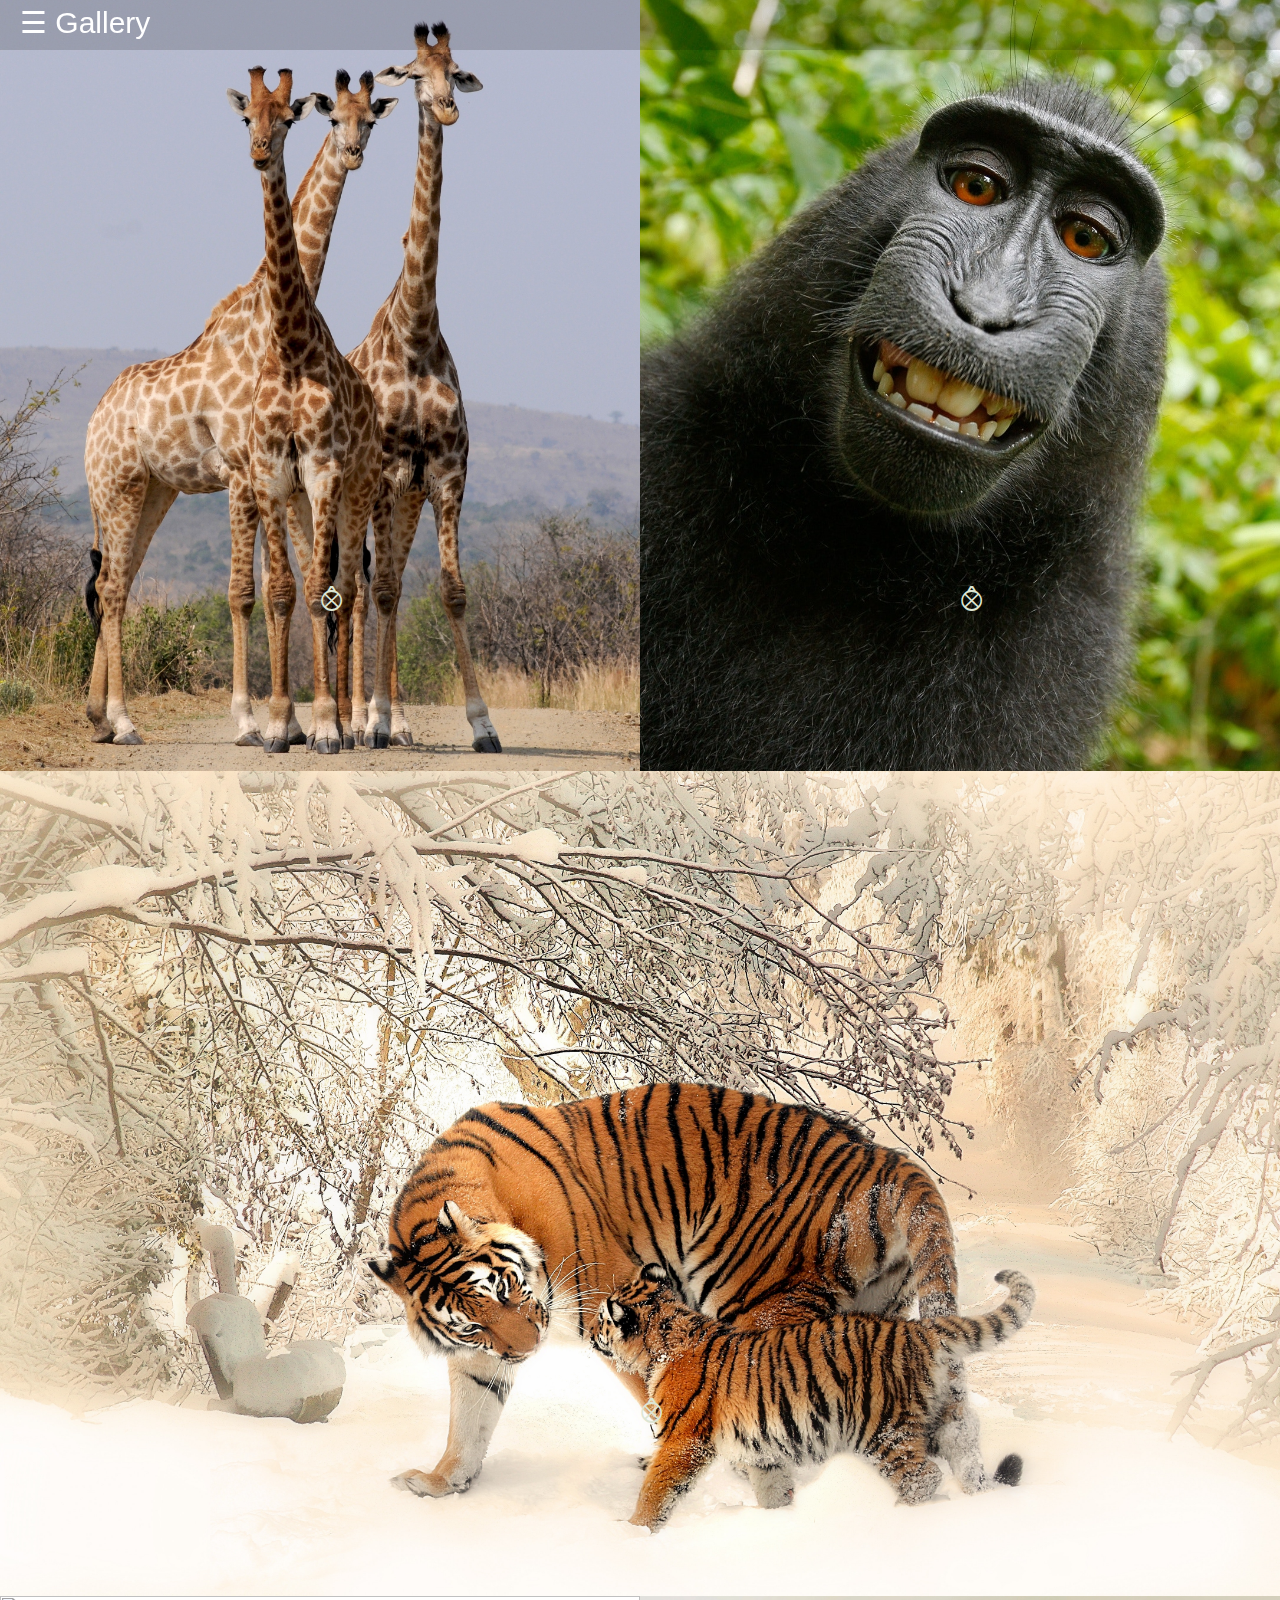
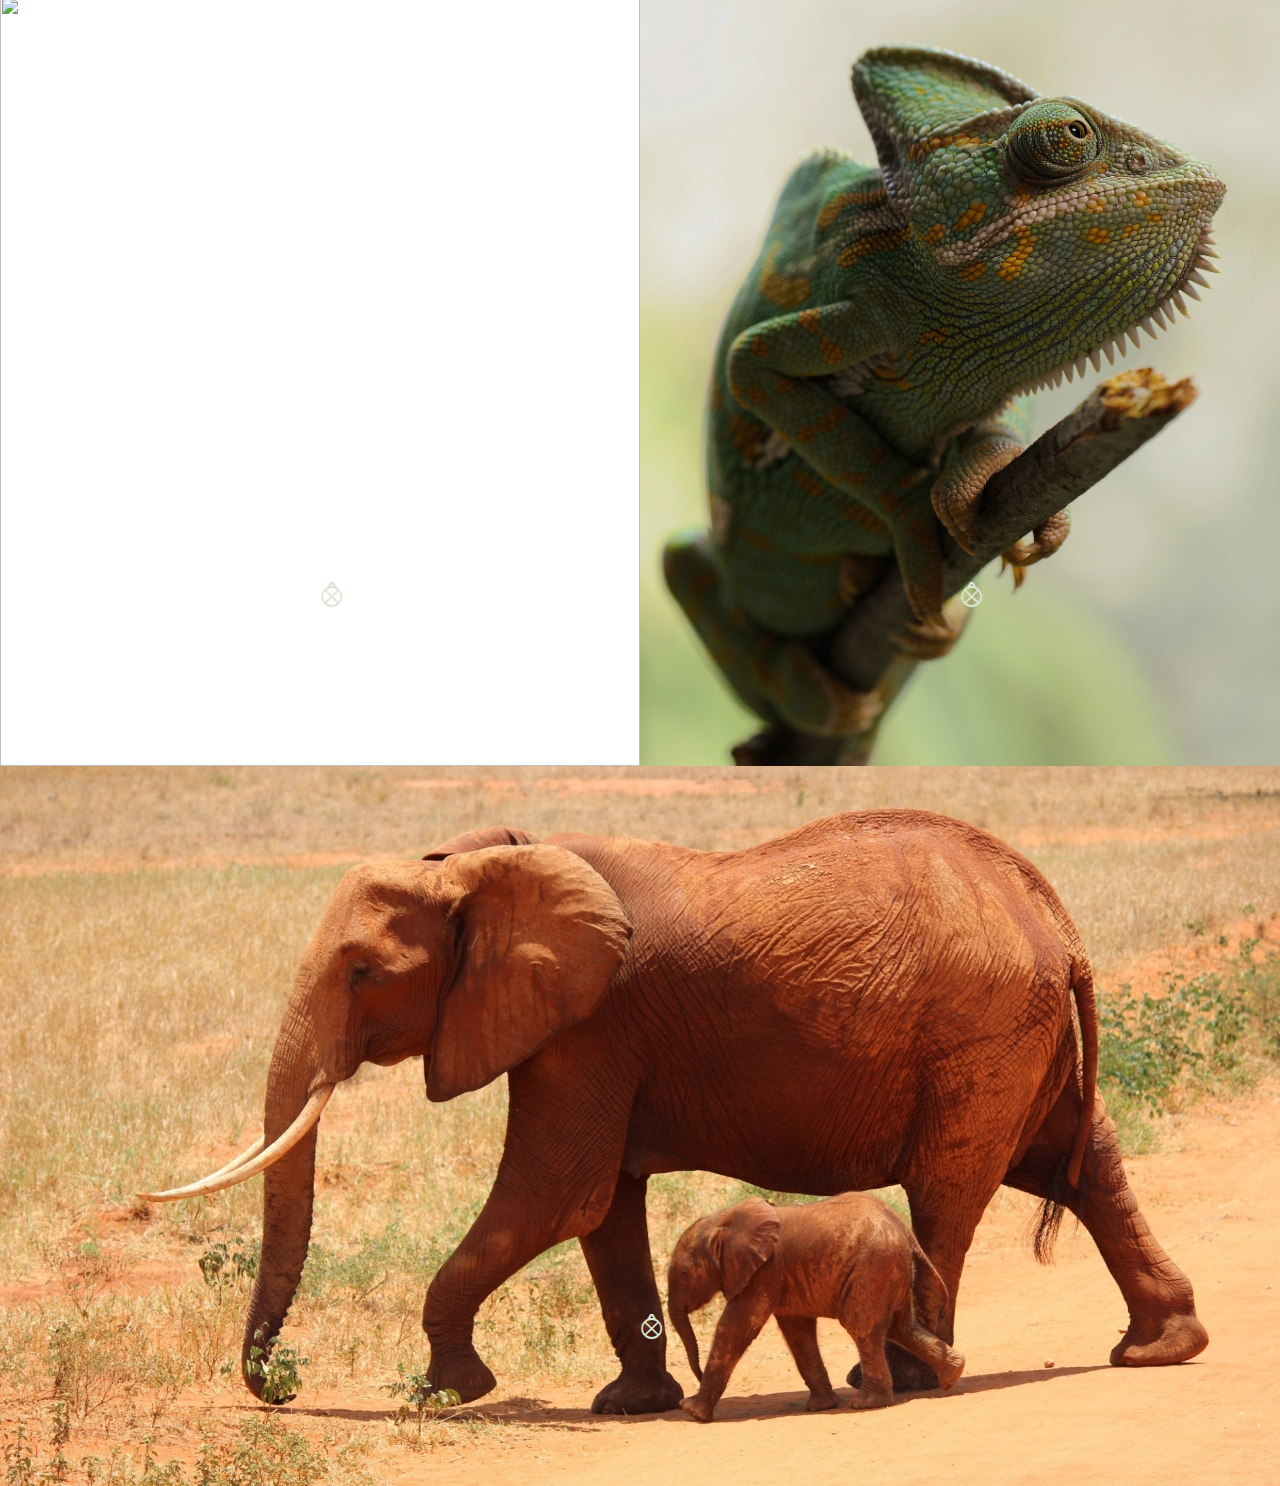
==== animals.html @ f8bb3755 "Dodane vse strani" ====
<!DOCTYPE html>
<html lang="en">
<head>
  <title>Photography</title>
  <head>
  <meta charset="utf-8">
  <meta name="viewport" content="width=device-width, initial-scale=1">
  <link rel="stylesheet" href="https://maxcdn.bootstrapcdn.com/bootstrap/4.3.1/css/bootstrap.min.css">
  <link rel="stylesheet" type="text/css" href="mystyle.css">
  <script src="https://ajax.googleapis.com/ajax/libs/jquery/3.3.1/jquery.min.js"></script>
  <script src="https://cdnjs.cloudflare.com/ajax/libs/popper.js/1.14.7/umd/popper.min.js"></script>
  <script src="https://maxcdn.bootstrapcdn.com/bootstrap/4.3.1/js/bootstrap.min.js"></script>
  <link rel="stylesheet" href="https://cdnjs.cloudflare.com/ajax/libs/font-awesome/4.7.0/css/font-awesome.min.css">
</head>
<body>
<div id="myNav" class="overlay">
  <a href="javascript:void(0)" class="closebtn" onclick="closeNav()">&times;</a>
  <div class="overlay-content">
    <a href="index.html">Home</a>
    <a>________________</a>
    <a href="cities.html">Citites</a>
    <a href="travel.html">Travel</a>
    <a href="animals.html">Animals</a>
    <a href="deserts.html">Deserts</a>
  </div>
</div>


<div id="scroller">
    <a style="font-size:30px;cursor:pointer;color:white;padding-left:20px" onclick="openNav()">&#9776; Gallery</a>
</div>

<script>
function openNav() {
  document.getElementById("myNav").style.width = "30%";
  $('#overlay, #overlay-back').fadeIn(500);
}

function closeNav() {
  document.getElementById("myNav").style.width = "0%";
  $('#overlay, #overlay-back').fadeOut(500);
}

</script>

<div id="overlay-back"></div>
<div class="container-fluid">
  <div class="row">
    <div class="col-lg-6 padding-0">
      <div class="overlay-symbol-up">&#10806;</div>
      <img class="img-scale" src="images/animals/animal1.jpg"></img>
      <div class="trolldiv section-box-eleven">
        <figure style="background-color:#7E9093;">It's part of an old city that is being continiously restored.</figure>
      </div>
    </div>
     <div class="col-lg-6 padding-0">
      <div class="overlay-symbol-up">&#10806;</div>
      <img class="img-scale" src="images/animals/animal2.jpg"></img>
      <div class="trolldiv section-box-eleven">
        <figure style="background-color:#69787A;">A night view of a city with a big dock of water.</figure>
      </div>
    </div>
  </div>

<div class="row">
    <div class="col-lg-12 padding-0">
      <div class="overlay-symbol-up">&#10806;</div>
      <img class="img-scale" src="images/animals/animal3.jpg"></img>
      <div class="trolldiv section-box-eleven">
        <figure style="background-color:#ABC2C6;padding-left:30px;padding-right:30px">Another picture of a high saturation pedestrian city. People in these cities usually walk or use public transportation. Very little people have access to cars because there is so little space to park.</figure>
      </div>
    </div>
  </div>

  <div class="row">
    <div class="col-lg-6 padding-0">
      <div class="overlay-symbol-up">&#10806;</div>
      <img class="img-scale" src="images/animals/animal4.jpg"></img>
      <div class="trolldiv section-box-eleven">
        <figure style="background-color:#ABC2C6;">A ship just passing a city of the lord of light.</figure>
      </div>
    </div>
     <div class="col-lg-6 padding-0">
      <div class="overlay-symbol-up">&#10806;</div>
      <img class="img-scale" src="images/animals/animal6.jpg"></img>
      <div class="trolldiv section-box-eleven">
        <figure style="background-color:#95AAAD;">America as usual, full of people through the day walking around.</figure>
      </div>
    </div>
  </div>

  <div class="row">
    <div class="col-lg-12 padding-0">
      <div class="overlay-symbol-up">&#10806;</div>
      <img class="img-scale" src="images/animals/animal5.jpg"></img>
      <div class="trolldiv section-box-eleven">
        <figure style="background-color:#ABC2C6;padding-left:30px;padding-right:30px">Another picture of a high saturation pedestrian city. People in these cities usually walk or use public transportation. Very little people have access to cars because there is so little space to park.</figure>
      </div>
    </div>
  </div>
</div>


</body>
</html>
---- mystyle.css ----
.padding-0 {
    padding-right: 0;
    padding-left: 0;
    padding-top: 0;
    padding-bot: 0;
}

.nomargin {
	margin: 0px 0px;
}

.img-scale {
	display: block;
	width: 100%;
	height: 100%;
}

.carousel-inner > .item > img, .carousel-inner > .item > a > img {
    width: 100%;
}
.section-box-eleven {
        background: radial-gradient(#6e6e6e,#2f2f2f);
        background: -webkit-radial-gradient(#6e6e6e,#2f2f2f);
        background: -moz-radial-gradient(#6e6e6e,#2f2f2f);
        color: #fff;
        position: relative;
        overflow: hidden;
        z-index: 1;
    }

.section-box-eleven figure {
    position: absolute;
    width: 100%;
    height: 100%;
    bottom: -150%;
    transition: ease-in-out .33s;
    background-color: #659DBD;
    border-top: 0px solid #000;
    z-index: 1;
}

.section-box-eleven:hover figure {
    bottom: -20%;
    z-index: 3;
    font-family: "Helvetica";
    padding-top: 5px;
    padding-left: 100px;
    padding-right: 100px;
    text-align: center;
}

.overlay-symbol-up {
  position: absolute;
  width: 50%;
  height: 10%;
  transform: translate(100%, 750%);
  color: #DDE5D3;
  font-size: 30px;
}

.trolldiv {
  position: absolute;
  width: 100%;
  height: 40%;
  bottom: 0;
  z-index: 2;
  background: rgba(0,0,0,0);
}


.section-box-eleven img {
    height: 100%;
}

.square {
	height: 100%;
	width: 100%;
	background-color: #659DBD;
}

body {
  font-family: 'Lato', sans-serif;
  top: 0;
  position: relative;
}

#overlay-back {
    position   : absolute;
    top        : 0;
    left       : 0;
    width      : 100%;
    height     : 100%;
    background : #000;
    opacity    : 0.6;
    filter     : alpha(opacity=60);
    z-index    : 5;
    display    : none;
}

.overlay {
  height: 100%;
  width: 0;
  position: fixed;
  z-index: 1;
  top: 0;
  left: 0px;
  background-color: rgb(255,255,255);
  background-color: rgba(255,255,255, 1);
  overflow-x: hidden;
  transition: 0.5s;
  z-index: 20;
}

.overlay-content {
  position: relative;
  top: 25%;
  width: 100%;
  text-align: center;
  margin-top: 30px;
}

.overlay a {
  padding: 8px;
  text-decoration: none;
  font-size: 26px;
  color: #818181;
  display: block;
  transition: 0.3s;
}

.overlay a:hover, .overlay a:focus {
  color: #f1f1f1;
}

.overlay .closebtn {
  position: absolute;
  top: 20px;
  right: 45px;
  font-size: 60px;
}

@media screen and (max-height: 450px) {
  .overlay a {font-size: 20px}
  .overlay .closebtn {
  font-size: 40px;
  top: 15px;
  right: 35px;
  }
}

#scroller {
    position: fixed;
    top: 0;
    width: 100%;
    background: rgb(0, 0, 0, 0.15);
    height: 50px;
    z-index: 10;
}

.product-holder {
    position: relative;
    display: block;
}

.plus-image {
    left: 50%;
    top: 50%;
    position: absolute;
    margin-top: -25px;
    margin-left: -25px;
}

.img-2 {
  position: absolute;
  width: 10%;
  height: 5%;
  top: 5%;
  left: 50%;*/
  transform: translate(-50%, -50%);
}

.post-content {
    background: none repeat scroll 0 0 #FFFFFF;
    opacity: 0.5;
    top:0;
    left:0;
    position: absolute;
}

.bottom-centered {
  position: absolute;
  bottom: 10%;
  left: 20%;
  transform: translate(-50%, -50%);
  color: white;
  font-weight: bold;
}

.container-placeholder {
  position: relative;
  color: white;
  text-align: center;
}

/* xs < 768 */
@media screen and (max-width: 767px) {
    h5 {
        font-size: 2.3em;
    }
}

/* sm */
@media screen and (min-width: 768px) {
    h5 {
        font-size: 3em;
    }
}

/* md */
@media screen and (min-width: 992px) {
    h5 {
        font-size: 4em;
    }
}

/* lg */
@media screen and (min-width: 1200px) {
    h5 {
        font-size: 5em;
    }
}
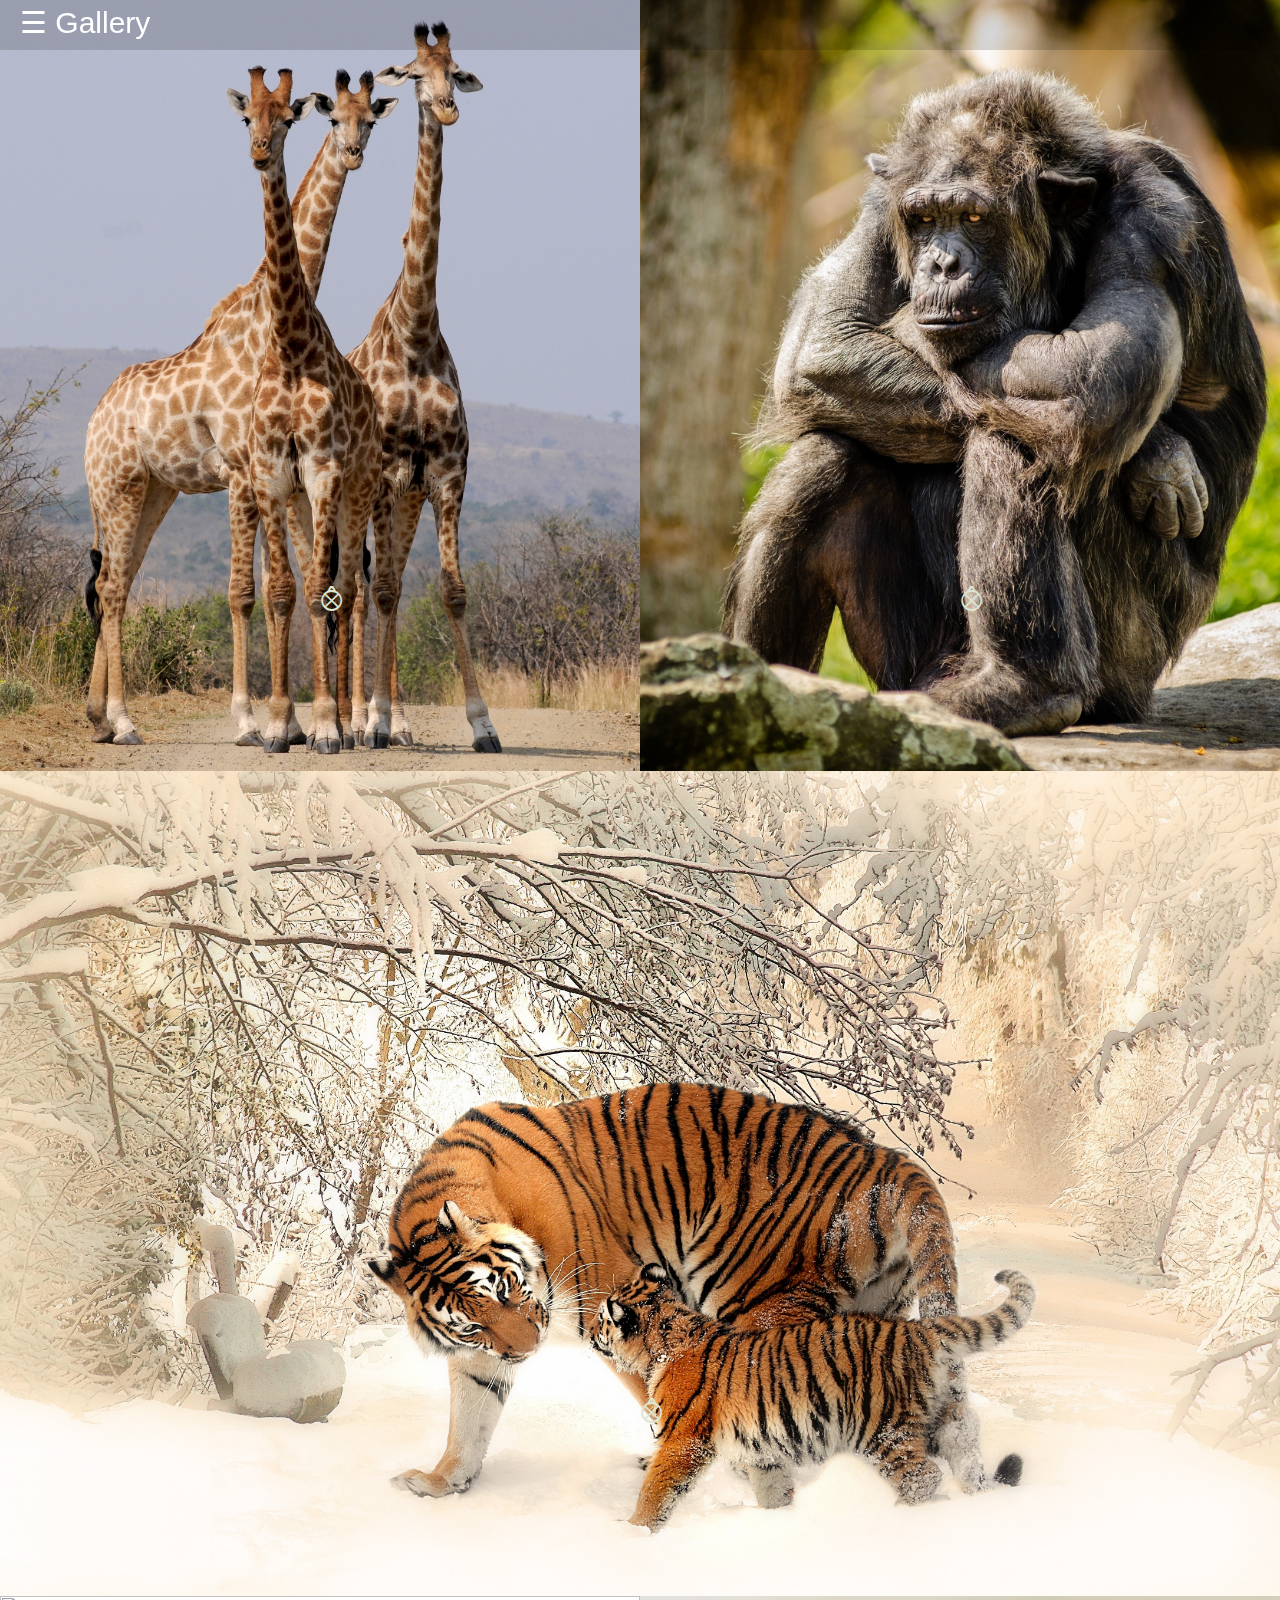
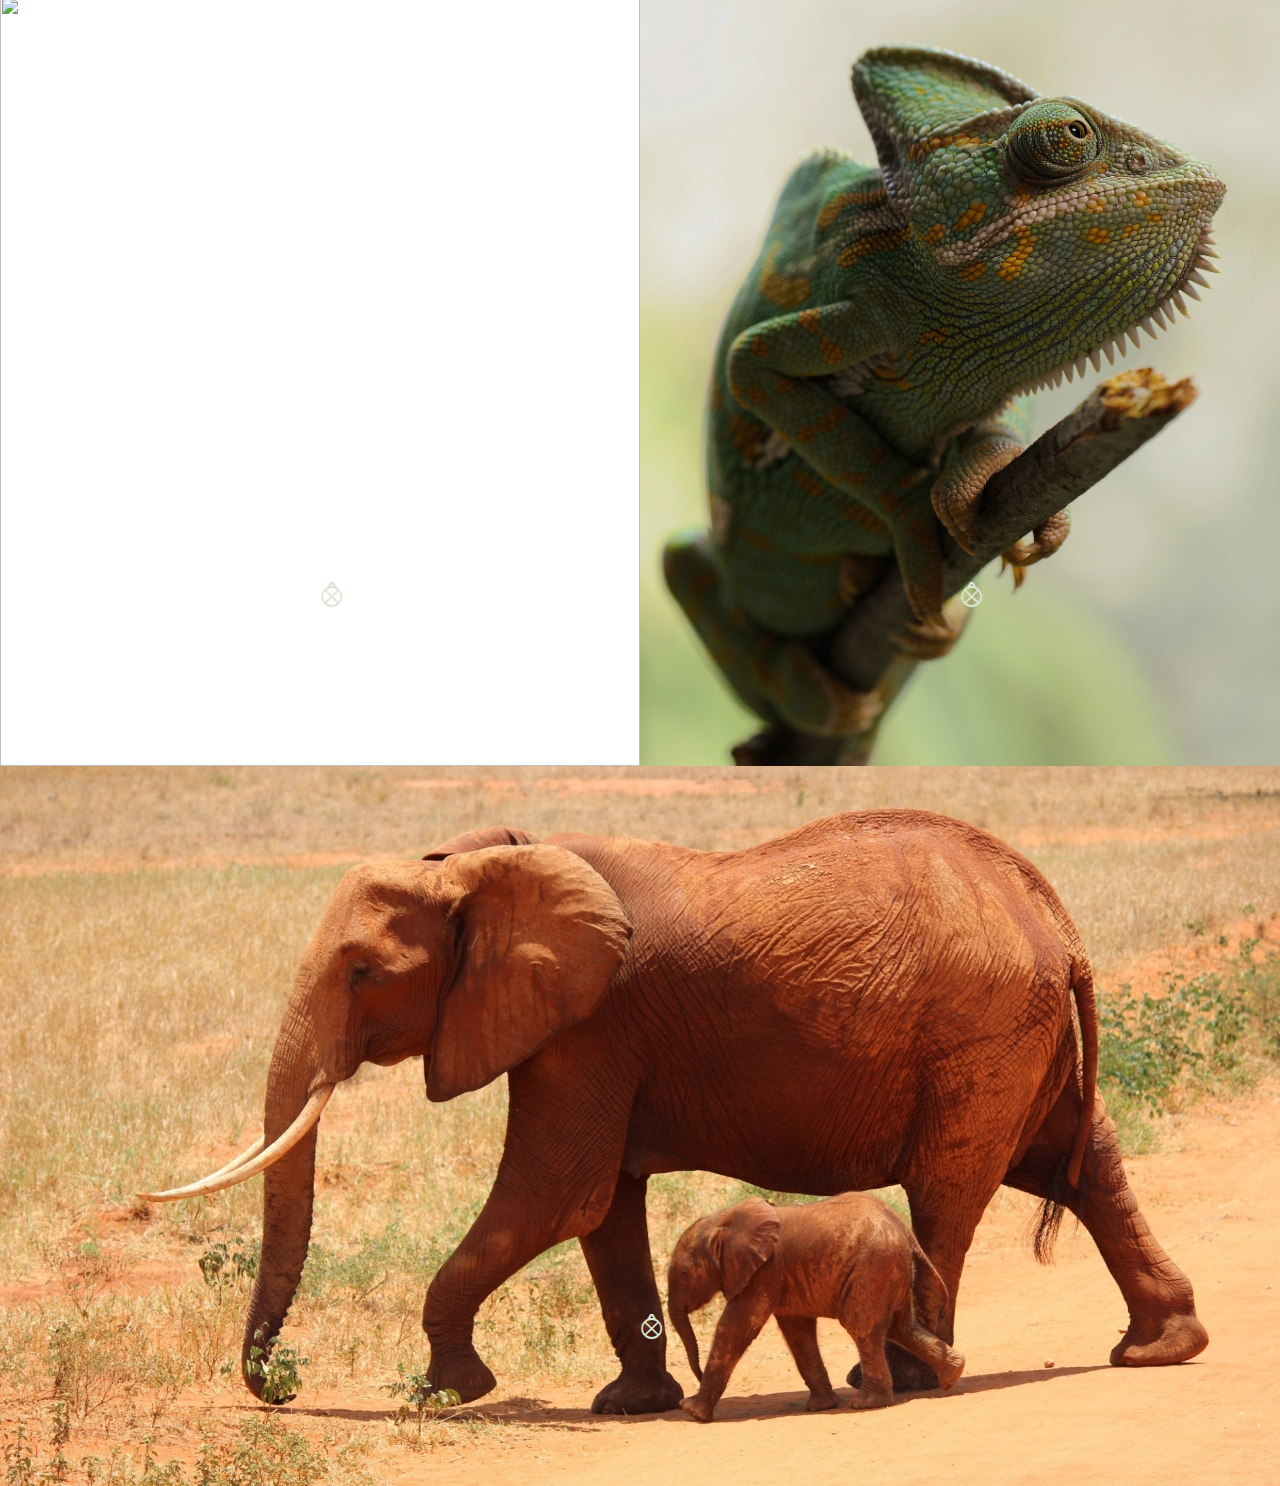
==== commit 7ab74d29: "Updajtane graficne" ====
--- a/animals.html
+++ b/animals.html
@@ -50,14 +50,14 @@
       <div class="overlay-symbol-up">&#10806;</div>
       <img class="img-scale" src="images/animals/animal1.jpg"></img>
       <div class="trolldiv section-box-eleven">
-        <figure style="background-color:#7E9093;">It's part of an old city that is being continiously restored.</figure>
+        <figure style="background-color:#b39065;">It's part of an old city that is being continiously restored.</figure>
       </div>
     </div>
      <div class="col-lg-6 padding-0">
       <div class="overlay-symbol-up">&#10806;</div>
       <img class="img-scale" src="images/animals/animal2.jpg"></img>
       <div class="trolldiv section-box-eleven">
-        <figure style="background-color:#69787A;">A night view of a city with a big dock of water.</figure>
+        <figure style="background-color:#59370d;">A night view of a city with a big dock of water.</figure>
       </div>
     </div>
   </div>
@@ -67,7 +67,7 @@
       <div class="overlay-symbol-up">&#10806;</div>
       <img class="img-scale" src="images/animals/animal3.jpg"></img>
       <div class="trolldiv section-box-eleven">
-        <figure style="background-color:#ABC2C6;padding-left:30px;padding-right:30px">Another picture of a high saturation pedestrian city. People in these cities usually walk or use public transportation. Very little people have access to cars because there is so little space to park.</figure>
+        <figure style="background-color:#ba9f7d;padding-left:30px;padding-right:30px">Another picture of a high saturation pedestrian city. People in these cities usually walk or use public transportation. Very little people have access to cars because there is so little space to park.</figure>
       </div>
     </div>
   </div>
@@ -77,14 +77,14 @@
       <div class="overlay-symbol-up">&#10806;</div>
       <img class="img-scale" src="images/animals/animal4.jpg"></img>
       <div class="trolldiv section-box-eleven">
-        <figure style="background-color:#ABC2C6;">A ship just passing a city of the lord of light.</figure>
+        <figure style="background-color:#976221;">A ship just passing a city of the lord of light.</figure>
       </div>
     </div>
      <div class="col-lg-6 padding-0">
       <div class="overlay-symbol-up">&#10806;</div>
       <img class="img-scale" src="images/animals/animal6.jpg"></img>
       <div class="trolldiv section-box-eleven">
-        <figure style="background-color:#95AAAD;">America as usual, full of people through the day walking around.</figure>
+        <figure style="background-color:#b97c31;">America as usual, full of people through the day walking around.</figure>
       </div>
     </div>
   </div>
@@ -94,7 +94,7 @@
       <div class="overlay-symbol-up">&#10806;</div>
       <img class="img-scale" src="images/animals/animal5.jpg"></img>
       <div class="trolldiv section-box-eleven">
-        <figure style="background-color:#ABC2C6;padding-left:30px;padding-right:30px">Another picture of a high saturation pedestrian city. People in these cities usually walk or use public transportation. Very little people have access to cars because there is so little space to park.</figure>
+        <figure style="background-color:#C1853B;padding-left:30px;padding-right:30px">Another picture of a high saturation pedestrian city. People in these cities usually walk or use public transportation. Very little people have access to cars because there is so little space to park.</figure>
       </div>
     </div>
   </div>
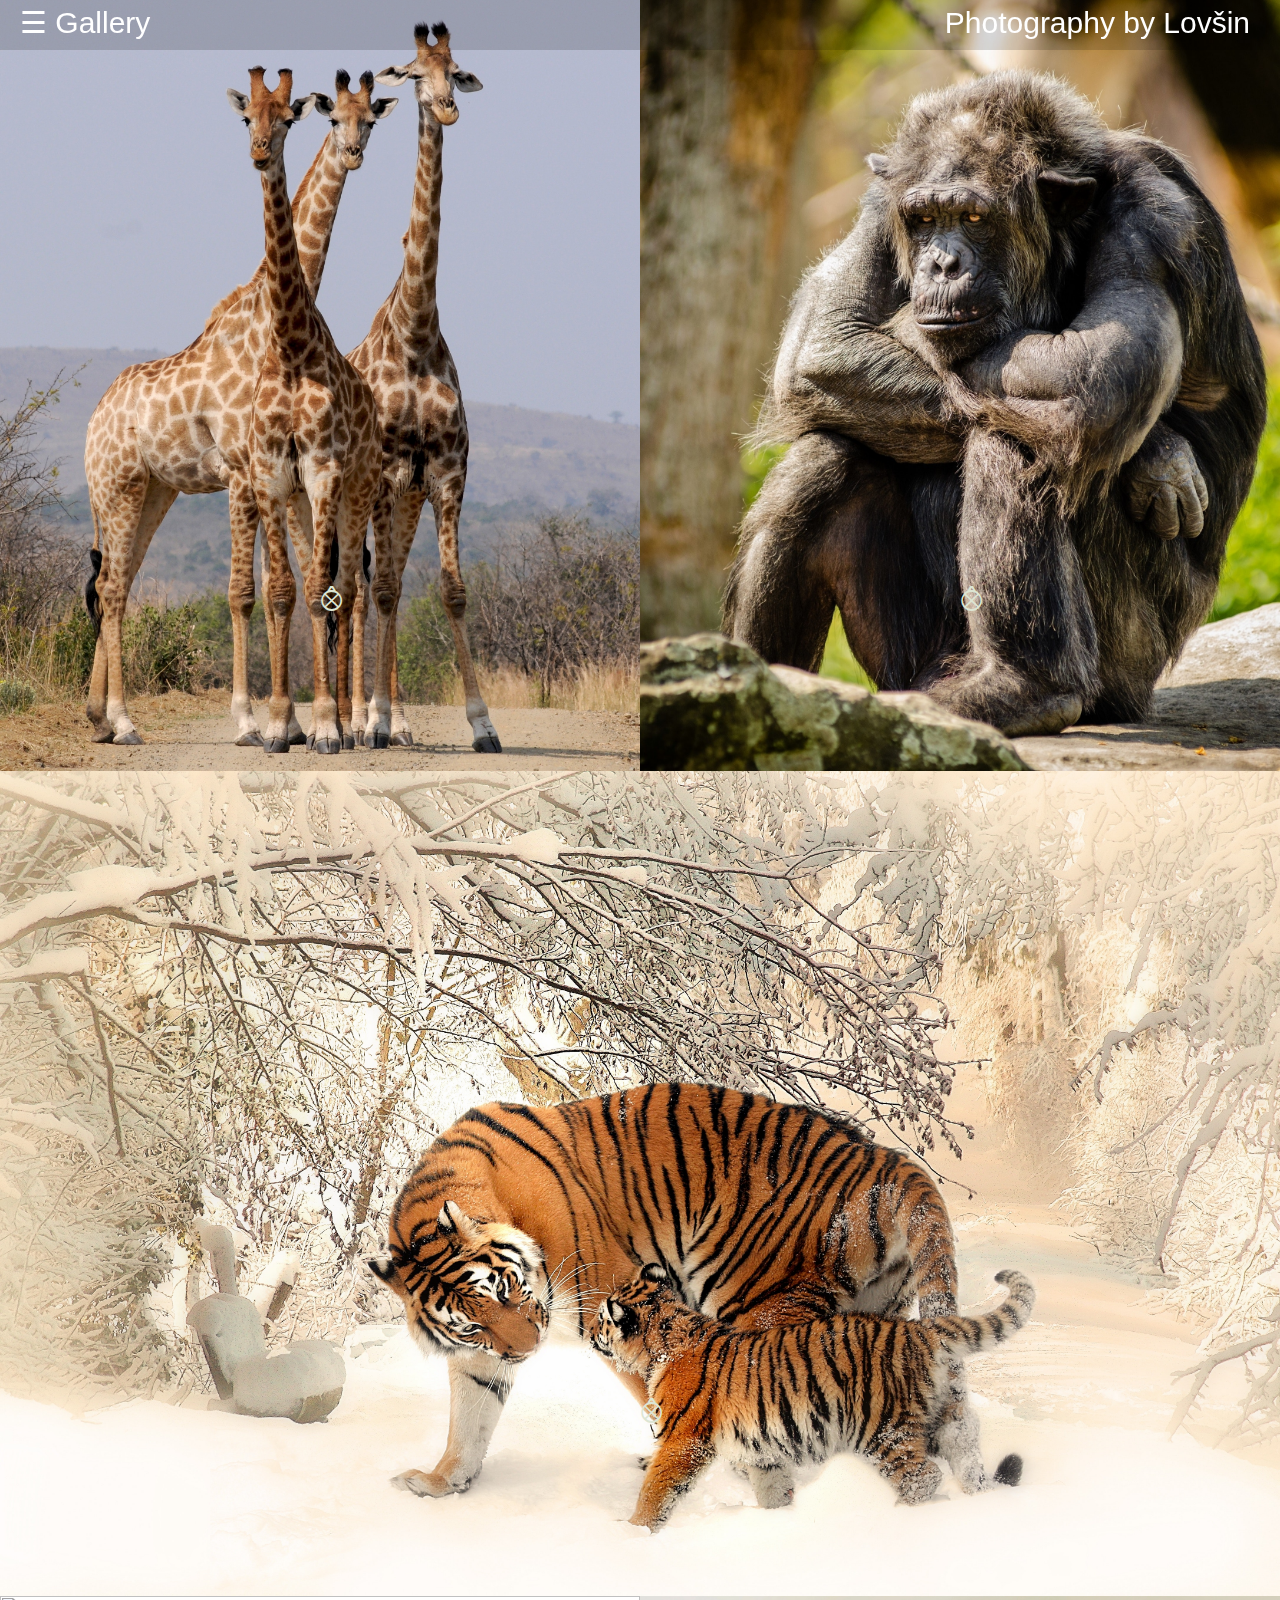
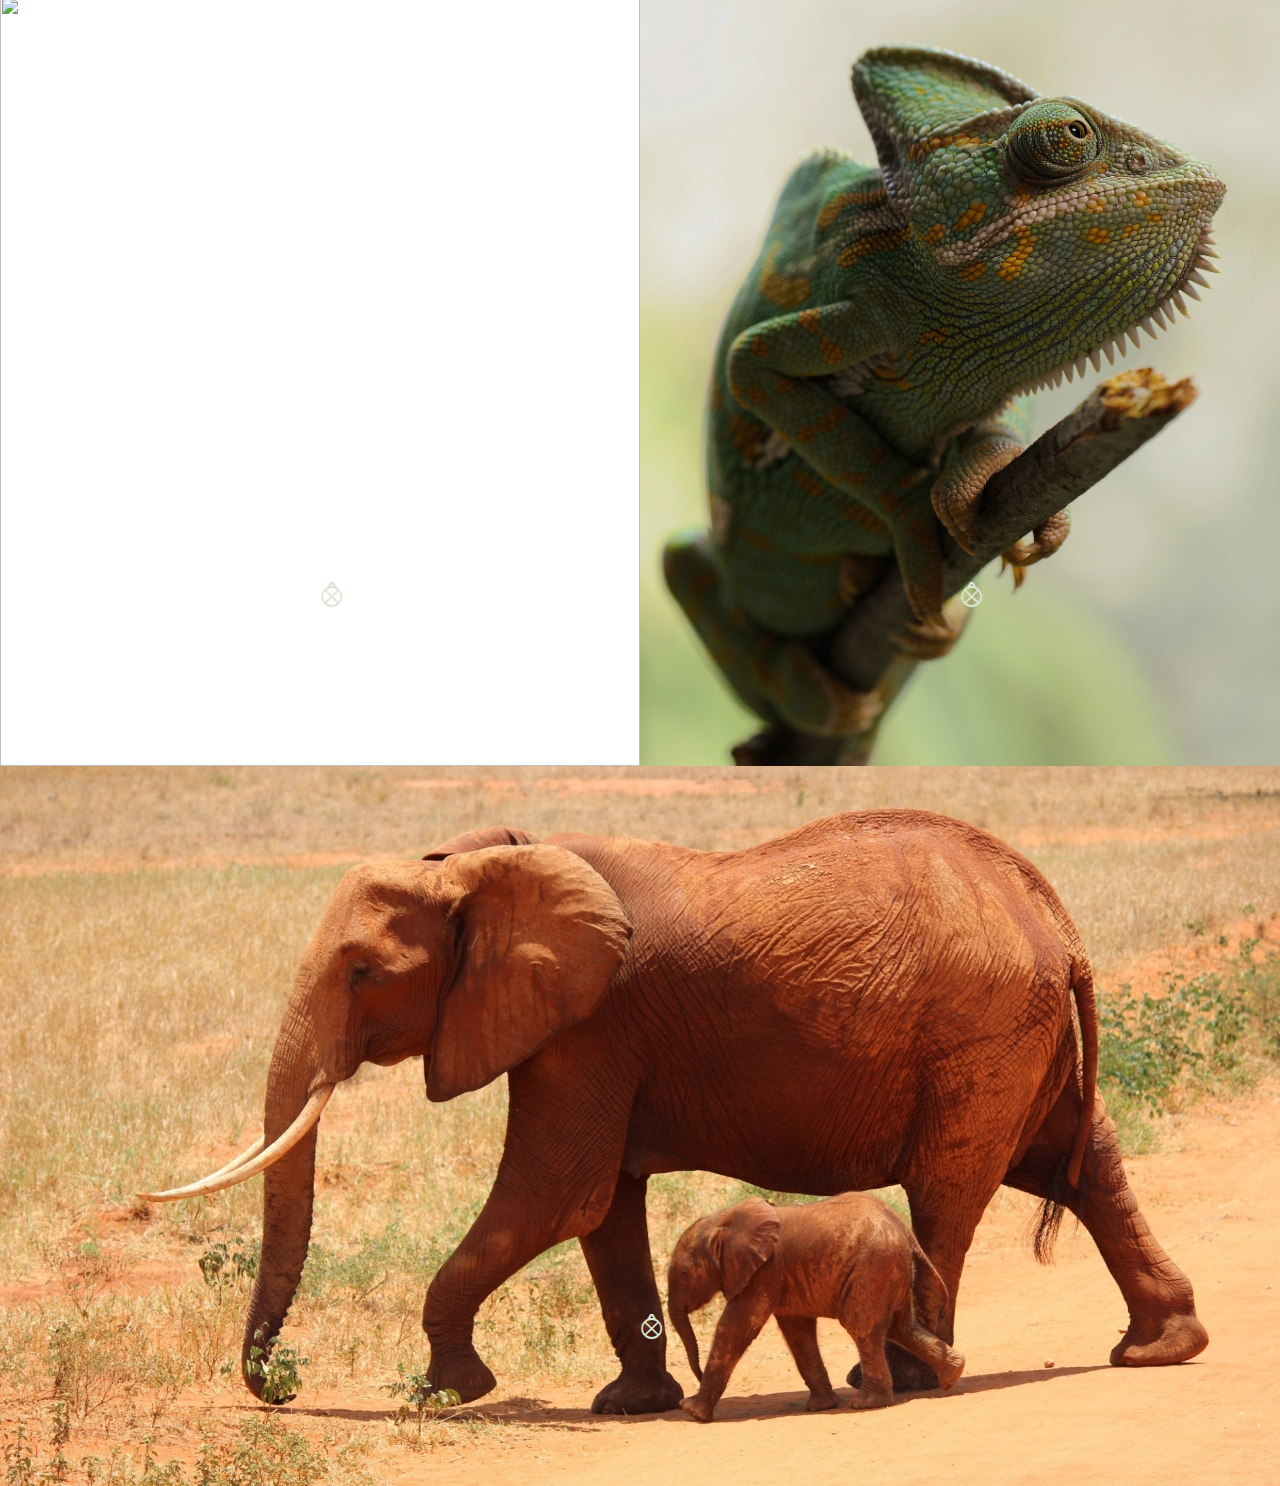
==== commit 613e54af: "Dodane malenkosti" ====
--- a/animals.html
+++ b/animals.html
@@ -1,7 +1,7 @@
 <!DOCTYPE html>
 <html lang="en">
 <head>
-  <title>Photography</title>
+  <title>Animals</title>
   <head>
   <meta charset="utf-8">
   <meta name="viewport" content="width=device-width, initial-scale=1">
@@ -28,6 +28,7 @@
 
 <div id="scroller">
     <a style="font-size:30px;cursor:pointer;color:white;padding-left:20px" onclick="openNav()">&#9776; Gallery</a>
+    <a id="author" style="right:30px;position:absolute;font-size:30px;color:white">Photography by Lovšin</a>
 </div>
 
 <script>
--- a/mystyle.css
+++ b/mystyle.css
@@ -18,6 +18,13 @@
 .carousel-inner > .item > img, .carousel-inner > .item > a > img {
     width: 100%;
 }
+
+@media only screen and (max-width: 700px) {
+    #author {
+        display: none;
+    }
+}
+
 .section-box-eleven {
         background: radial-gradient(#6e6e6e,#2f2f2f);
         background: -webkit-radial-gradient(#6e6e6e,#2f2f2f);
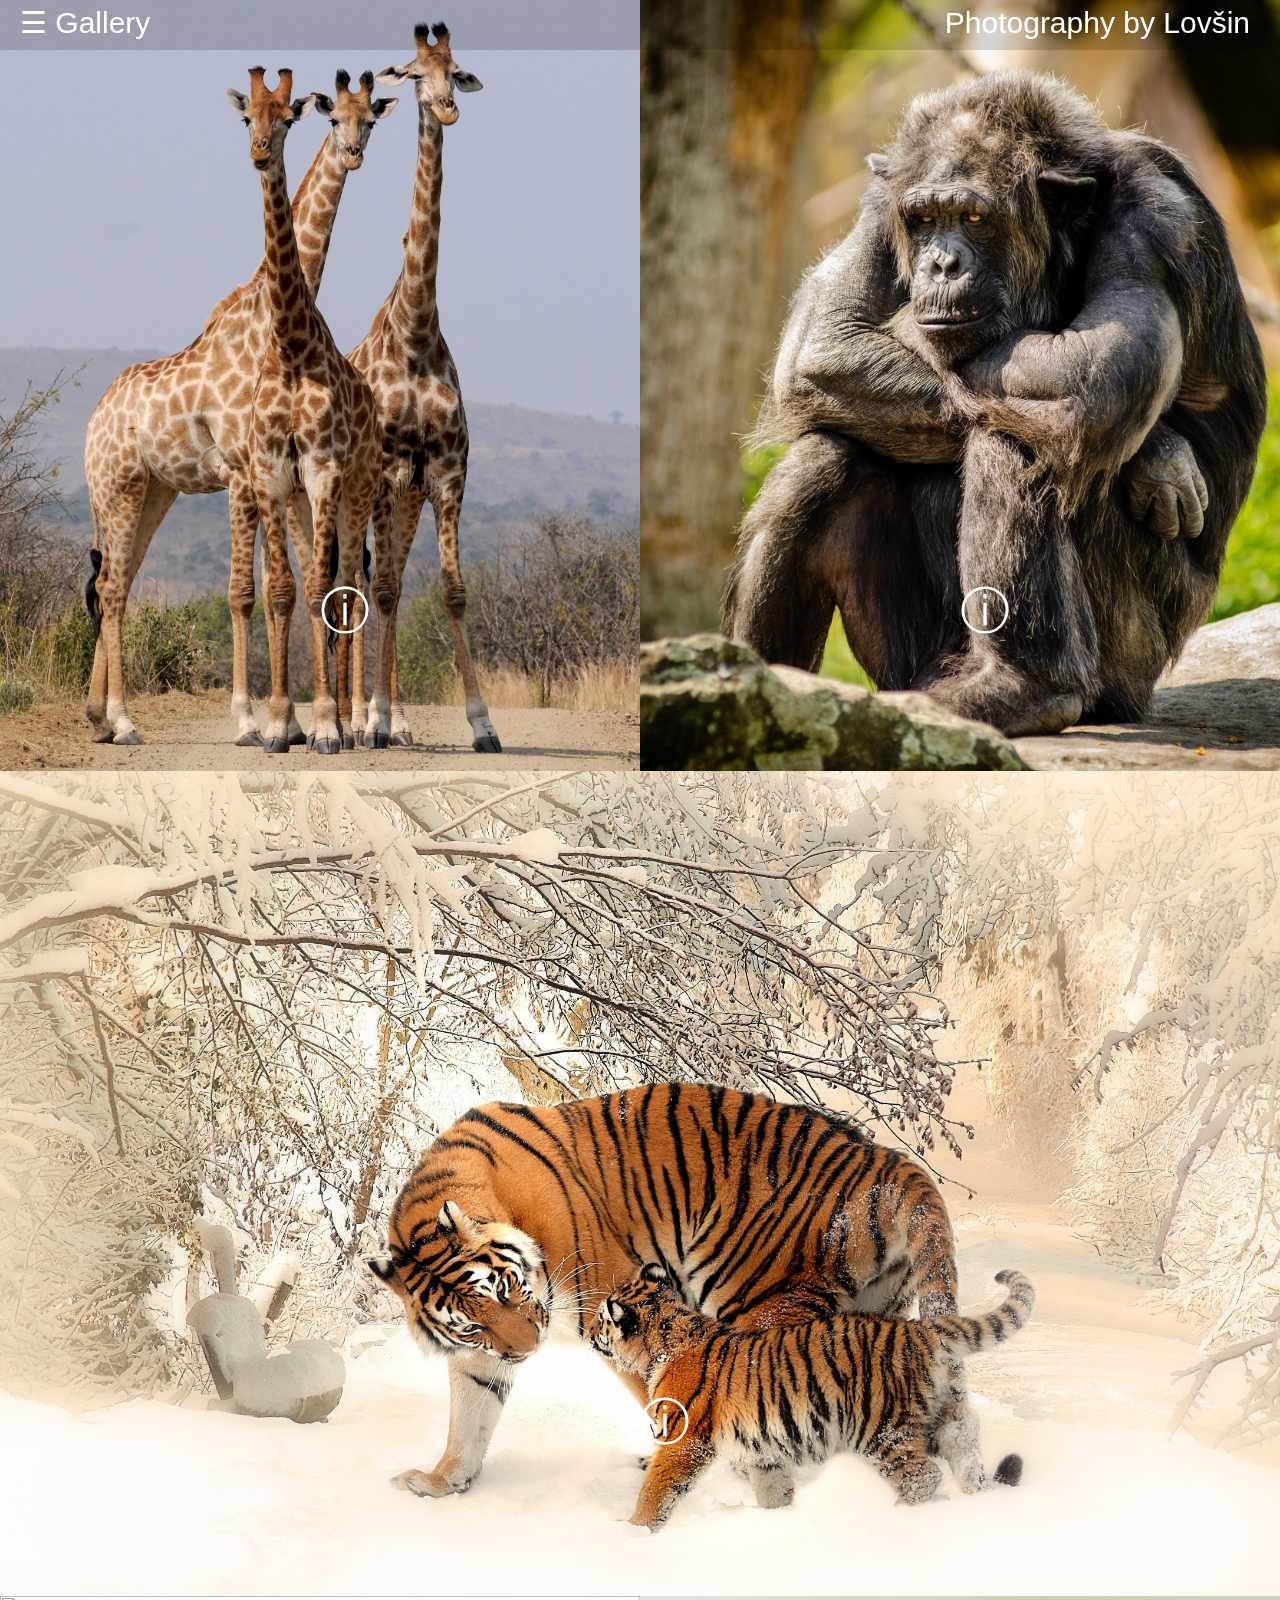
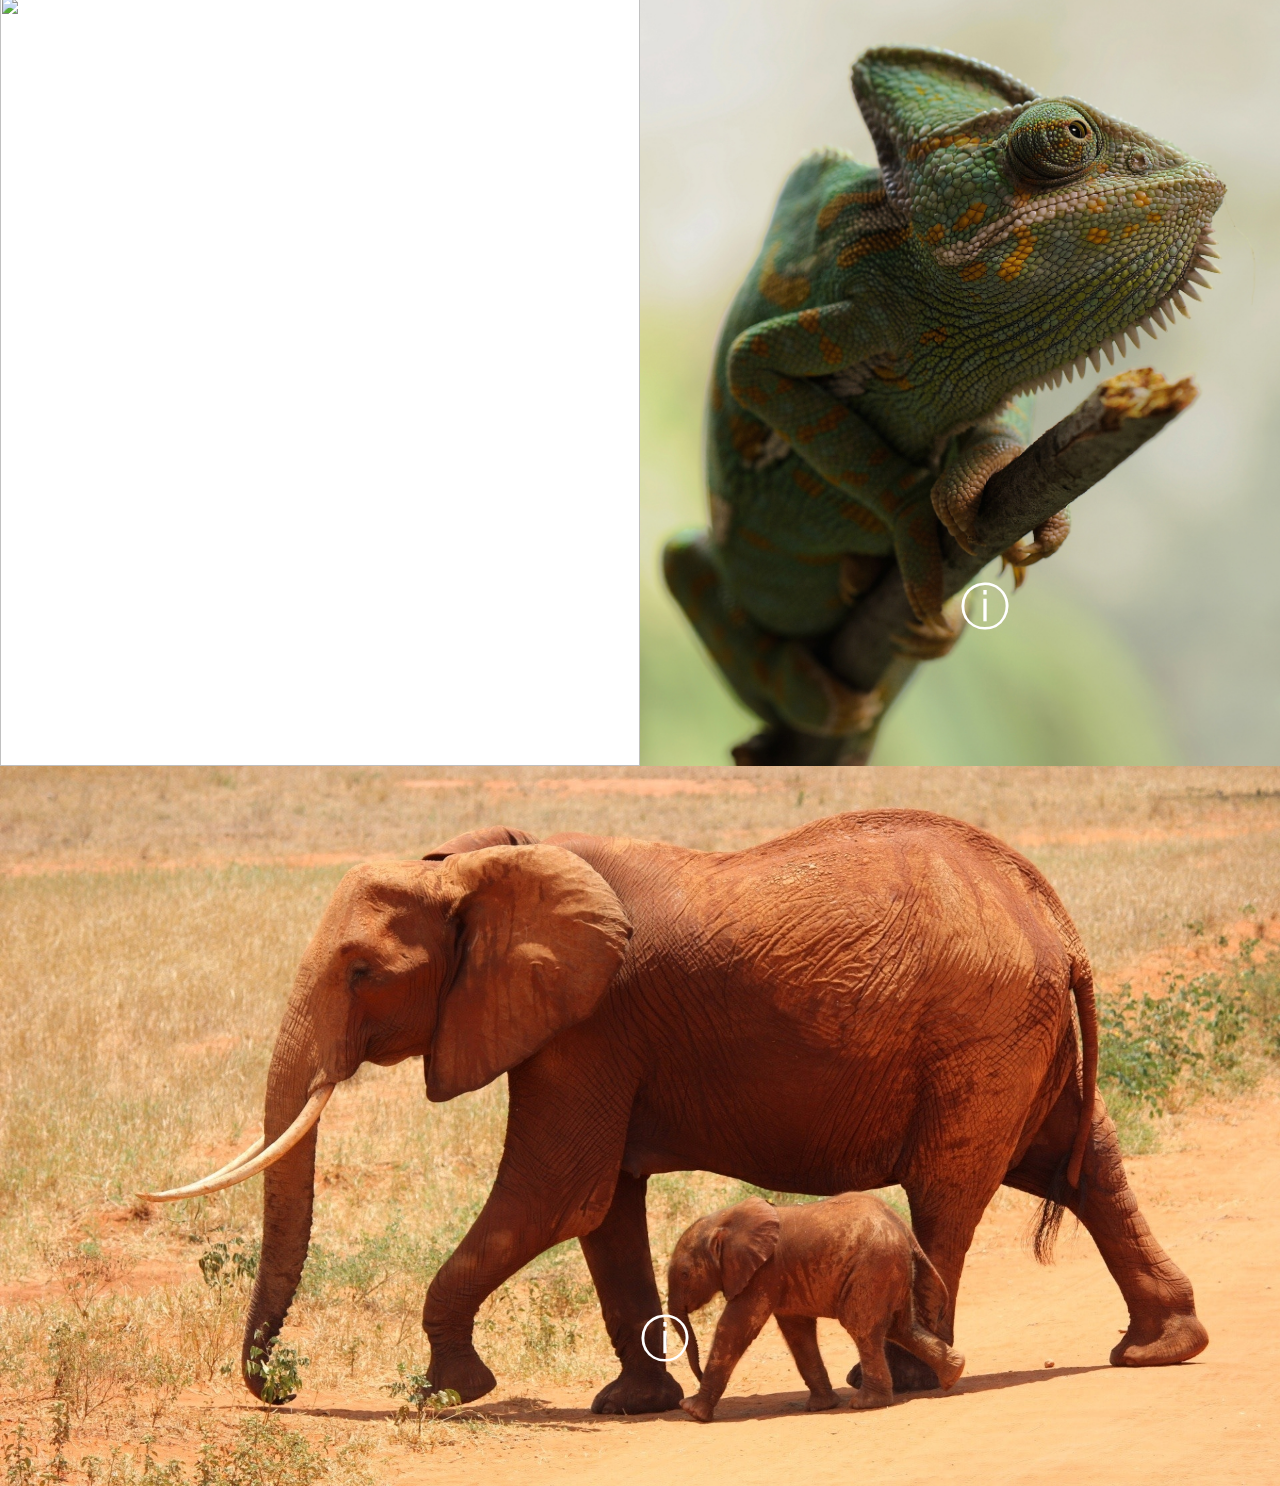
==== commit e7fb5195: "Manjse spremembe" ====
--- a/animals.html
+++ b/animals.html
@@ -48,14 +48,14 @@
 <div class="container-fluid">
   <div class="row">
     <div class="col-lg-6 padding-0">
-      <div class="overlay-symbol-up">&#10806;</div>
+      <div class="overlay-symbol-up">&#9432;</div>
       <img class="img-scale" src="images/animals/animal1.jpg"></img>
       <div class="trolldiv section-box-eleven">
         <figure style="background-color:#b39065;">It's part of an old city that is being continiously restored.</figure>
       </div>
     </div>
      <div class="col-lg-6 padding-0">
-      <div class="overlay-symbol-up">&#10806;</div>
+      <div class="overlay-symbol-up">&#9432;</div>
       <img class="img-scale" src="images/animals/animal2.jpg"></img>
       <div class="trolldiv section-box-eleven">
         <figure style="background-color:#59370d;">A night view of a city with a big dock of water.</figure>
@@ -65,7 +65,7 @@
 
 <div class="row">
     <div class="col-lg-12 padding-0">
-      <div class="overlay-symbol-up">&#10806;</div>
+      <div class="overlay-symbol-up">&#9432;</div>
       <img class="img-scale" src="images/animals/animal3.jpg"></img>
       <div class="trolldiv section-box-eleven">
         <figure style="background-color:#ba9f7d;padding-left:30px;padding-right:30px">Another picture of a high saturation pedestrian city. People in these cities usually walk or use public transportation. Very little people have access to cars because there is so little space to park.</figure>
@@ -75,14 +75,14 @@
 
   <div class="row">
     <div class="col-lg-6 padding-0">
-      <div class="overlay-symbol-up">&#10806;</div>
+      <div class="overlay-symbol-up">&#9432;</div>
       <img class="img-scale" src="images/animals/animal4.jpg"></img>
       <div class="trolldiv section-box-eleven">
         <figure style="background-color:#976221;">A ship just passing a city of the lord of light.</figure>
       </div>
     </div>
      <div class="col-lg-6 padding-0">
-      <div class="overlay-symbol-up">&#10806;</div>
+      <div class="overlay-symbol-up">&#9432;</div>
       <img class="img-scale" src="images/animals/animal6.jpg"></img>
       <div class="trolldiv section-box-eleven">
         <figure style="background-color:#b97c31;">America as usual, full of people through the day walking around.</figure>
@@ -92,7 +92,7 @@
 
   <div class="row">
     <div class="col-lg-12 padding-0">
-      <div class="overlay-symbol-up">&#10806;</div>
+      <div class="overlay-symbol-up">&#9432;</div>
       <img class="img-scale" src="images/animals/animal5.jpg"></img>
       <div class="trolldiv section-box-eleven">
         <figure style="background-color:#C1853B;padding-left:30px;padding-right:30px">Another picture of a high saturation pedestrian city. People in these cities usually walk or use public transportation. Very little people have access to cars because there is so little space to park.</figure>
--- a/mystyle.css
+++ b/mystyle.css
@@ -2,7 +2,7 @@
     padding-right: 0;
     padding-left: 0;
     padding-top: 0;
-    padding-bot: 0;
+    padding-bottom: 0;
 }
 
 .nomargin {
@@ -33,6 +33,7 @@
         position: relative;
         overflow: hidden;
         z-index: 1;
+
     }
 
 .section-box-eleven figure {
@@ -44,25 +45,25 @@
     background-color: #659DBD;
     border-top: 0px solid #000;
     z-index: 1;
+    font-family: "Comic Sans MS";
+    text-align: center;
+    padding-top: 30px;
+    padding-left: 100px;
+    padding-right: 100px;
 }
 
 .section-box-eleven:hover figure {
     bottom: -20%;
     z-index: 3;
-    font-family: "Helvetica";
-    padding-top: 5px;
-    padding-left: 100px;
-    padding-right: 100px;
-    text-align: center;
 }
 
 .overlay-symbol-up {
   position: absolute;
   width: 50%;
   height: 10%;
-  transform: translate(100%, 750%);
-  color: #DDE5D3;
-  font-size: 30px;
+  transform: translate(100%, 745%);
+  color: white;
+  font-size: 50px;
 }
 
 .trolldiv {
@@ -209,11 +210,19 @@
   text-align: center;
 }
 
+h5 {
+  font-family: "Arial Black";
+}
+
 /* xs < 768 */
 @media screen and (max-width: 767px) {
     h5 {
         font-size: 2.3em;
     }
+
+    overlay-symbol-up {
+      font-size: 2.3em;
+    }
 }
 
 /* sm */
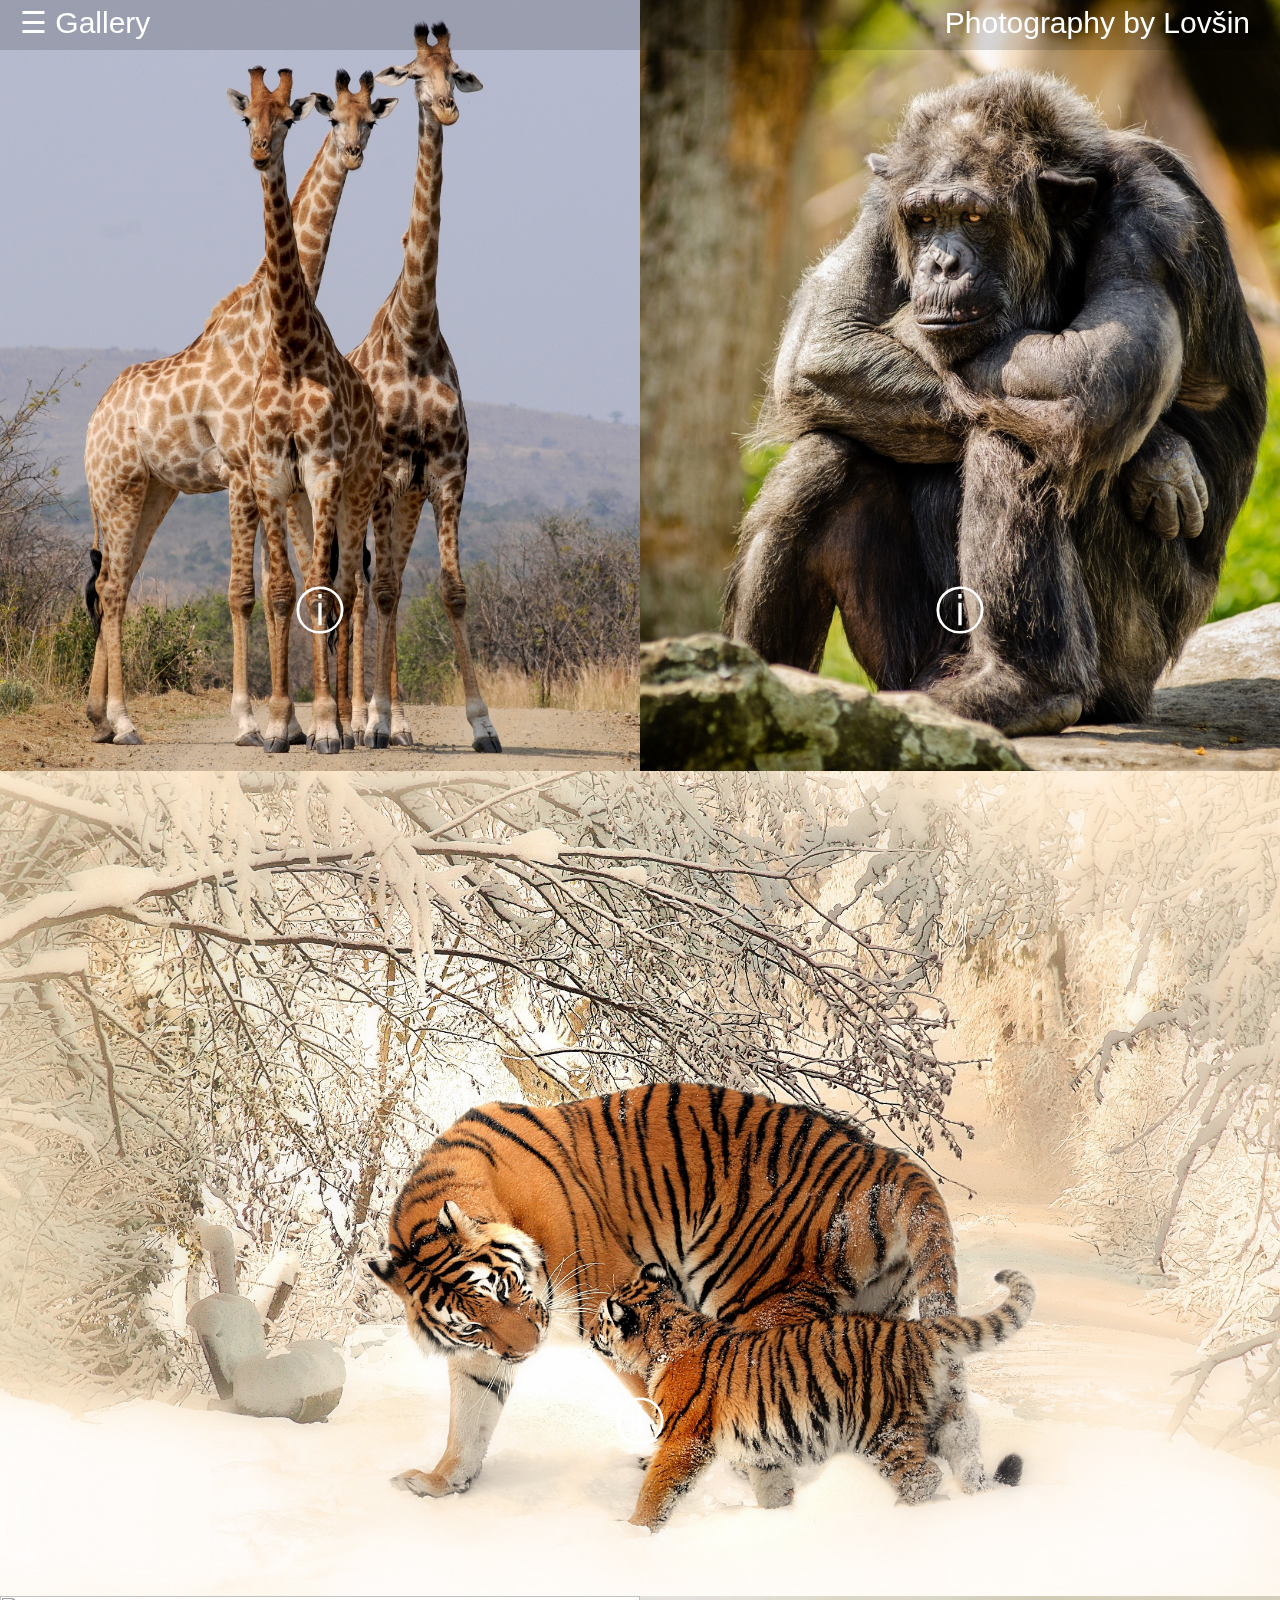
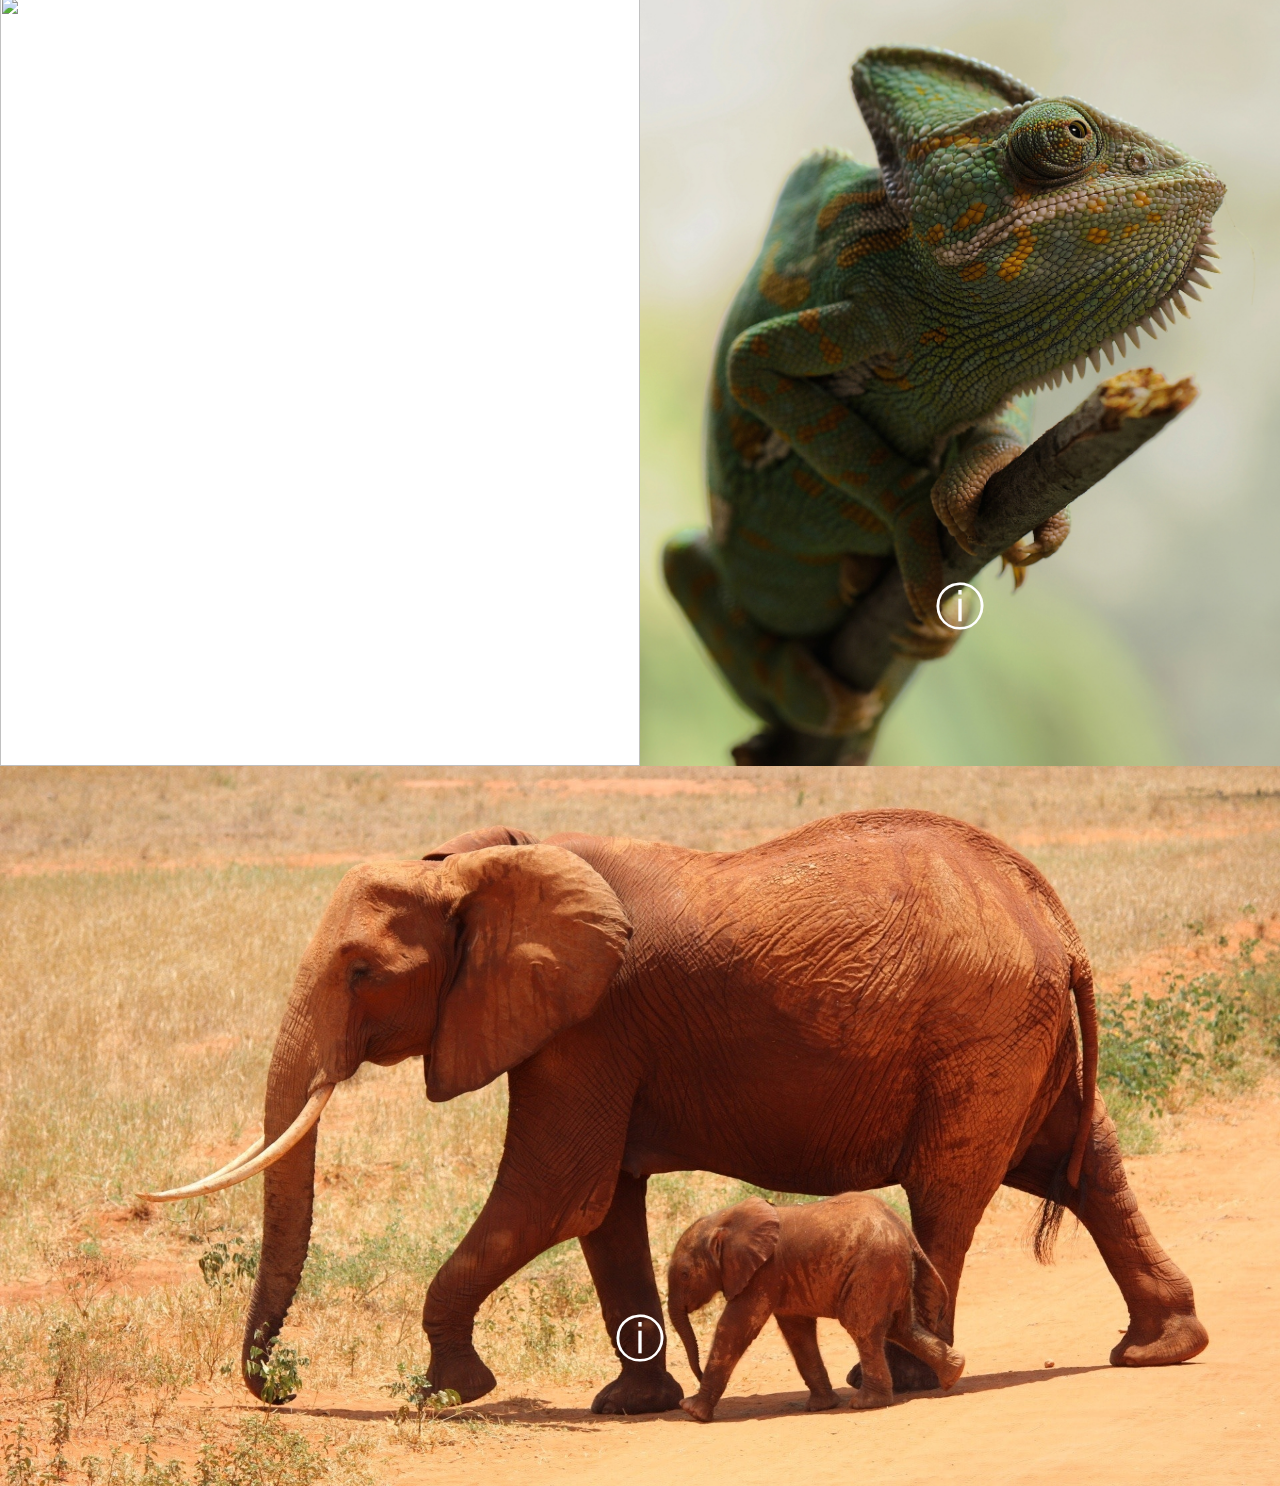
==== commit e3f5a10c: "Dodan tekst" ====
--- a/animals.html
+++ b/animals.html
@@ -51,14 +51,14 @@
       <div class="overlay-symbol-up">&#9432;</div>
       <img class="img-scale" src="images/animals/animal1.jpg"></img>
       <div class="trolldiv section-box-eleven">
-        <figure style="background-color:#b39065;">It's part of an old city that is being continiously restored.</figure>
+        <figure style="background-color:#b39065;">The giraffes posing for a photograph.</figure>
       </div>
     </div>
      <div class="col-lg-6 padding-0">
       <div class="overlay-symbol-up">&#9432;</div>
       <img class="img-scale" src="images/animals/animal2.jpg"></img>
       <div class="trolldiv section-box-eleven">
-        <figure style="background-color:#59370d;">A night view of a city with a big dock of water.</figure>
+        <figure style="background-color:#6b4210;">I think... it's a bored chimpanzee.</figure>
       </div>
     </div>
   </div>
@@ -68,7 +68,7 @@
       <div class="overlay-symbol-up">&#9432;</div>
       <img class="img-scale" src="images/animals/animal3.jpg"></img>
       <div class="trolldiv section-box-eleven">
-        <figure style="background-color:#ba9f7d;padding-left:30px;padding-right:30px">Another picture of a high saturation pedestrian city. People in these cities usually walk or use public transportation. Very little people have access to cars because there is so little space to park.</figure>
+        <figure style="background-color:#ba9f7d;padding-left:30px;padding-right:30px">A rare catch of a mother son tiger moment.</figure>
       </div>
     </div>
   </div>
@@ -78,14 +78,14 @@
       <div class="overlay-symbol-up">&#9432;</div>
       <img class="img-scale" src="images/animals/animal4.jpg"></img>
       <div class="trolldiv section-box-eleven">
-        <figure style="background-color:#976221;">A ship just passing a city of the lord of light.</figure>
+        <figure style="background-color:#906128;">They were actually posing for my other camera.</figure>
       </div>
     </div>
      <div class="col-lg-6 padding-0">
       <div class="overlay-symbol-up">&#9432;</div>
       <img class="img-scale" src="images/animals/animal6.jpg"></img>
       <div class="trolldiv section-box-eleven">
-        <figure style="background-color:#b97c31;">America as usual, full of people through the day walking around.</figure>
+        <figure style="background-color:#b97c31;">It just changed it's colors to a nice yellow-brownish look. I had to take a photo.</figure>
       </div>
     </div>
   </div>
@@ -95,7 +95,7 @@
       <div class="overlay-symbol-up">&#9432;</div>
       <img class="img-scale" src="images/animals/animal5.jpg"></img>
       <div class="trolldiv section-box-eleven">
-        <figure style="background-color:#C1853B;padding-left:30px;padding-right:30px">Another picture of a high saturation pedestrian city. People in these cities usually walk or use public transportation. Very little people have access to cars because there is so little space to park.</figure>
+        <figure style="background-color:#C1853B;padding-left:30px;padding-right:30px">These african elephants are of the genus Loxodonta. They are usually situated near people.</figure>
       </div>
     </div>
   </div>
--- a/mystyle.css
+++ b/mystyle.css
@@ -33,7 +33,6 @@
         position: relative;
         overflow: hidden;
         z-index: 1;
-
     }
 
 .section-box-eleven figure {
@@ -48,8 +47,8 @@
     font-family: "Comic Sans MS";
     text-align: center;
     padding-top: 30px;
-    padding-left: 100px;
-    padding-right: 100px;
+    padding-left: 30px;
+    padding-right: 30px;
 }
 
 .section-box-eleven:hover figure {
@@ -59,11 +58,17 @@
 
 .overlay-symbol-up {
   position: absolute;
-  width: 50%;
+  width: 100%;
   height: 10%;
-  transform: translate(100%, 745%);
+  transform: translate(0%, 745%);
+  text-align: center;
   color: white;
   font-size: 50px;
+}
+
+.padding-text-over-image {
+  padding-left: 30%;
+  padding-right: 20%;
 }
 
 .trolldiv {
@@ -219,10 +224,6 @@
     h5 {
         font-size: 2.3em;
     }
-
-    overlay-symbol-up {
-      font-size: 2.3em;
-    }
 }
 
 /* sm */
